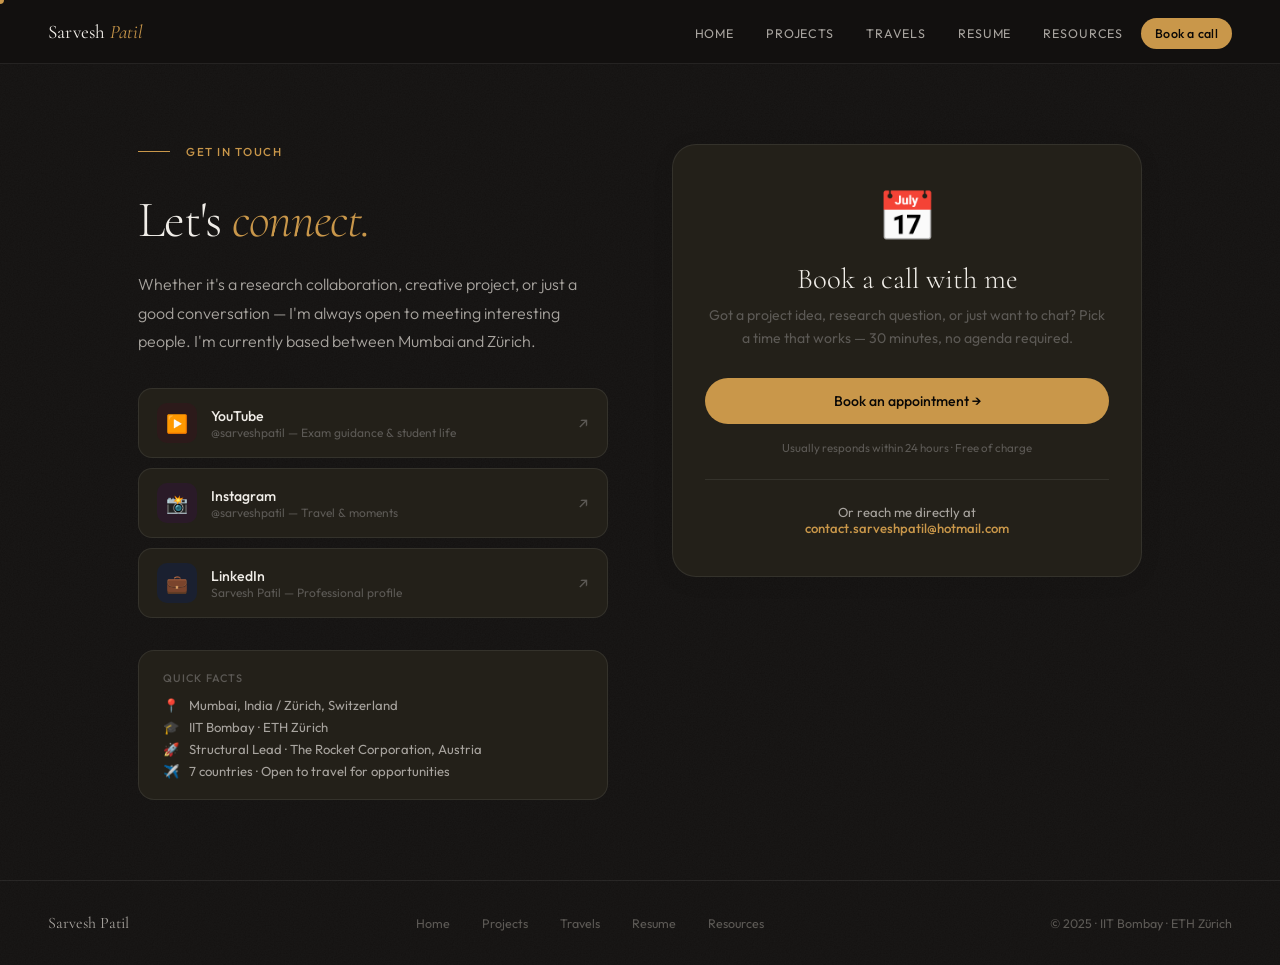
==== contact.html @ 9da747f4 "Page seperated" ====
<!DOCTYPE html>
<html lang="en">
<head>
<!-- Google tag (gtag.js) -->
<script async src="https://www.googletagmanager.com/gtag/js?id=G-9ZT6FWW5KZ"></script>
<script>
  window.dataLayer = window.dataLayer || [];
  function gtag(){dataLayer.push(arguments);}
  gtag('js', new Date());
  gtag('config', 'G-9ZT6FWW5KZ');
</script>
<meta charset="UTF-8">
<meta name="viewport" content="width=device-width, initial-scale=1.0">
<title>Contact — Sarvesh Patil</title>
<meta name="description" content="Get in touch with Sarvesh Patil — book a call, connect on social media, or send an email.">
<link rel="preconnect" href="https://fonts.googleapis.com">
<link href="https://fonts.googleapis.com/css2?family=Cormorant+Garamond:ital,wght@0,300;0,400;0,600;1,300;1,400&family=Outfit:wght@300;400;500;600&display=swap" rel="stylesheet">
<link rel="stylesheet" href="styles.css">
</head>
<body>

<div id="scroll-progress"></div>
<div id="cursor"></div>

<div class="page-section">
  <div class="contact-page">
    <div class="contact-grid">
      <div class="contact-left">
        <div class="section-label"><div class="section-label-line"></div><span class="section-label-text">Get in touch</span></div>
        <h2 class="contact-heading">Let's <em>connect.</em></h2>
        <p class="contact-p">Whether it's a research collaboration, creative project, or just a good conversation — I'm always open to meeting interesting people. I'm currently based between Mumbai and Zürich.</p>
        <div class="social-links">
          <a href="https://www.youtube.com/@sarveshpatil_iitb" target="_blank" class="social-link"><div class="social-icon s-yt">▶️</div><div><div class="social-name">YouTube</div><div class="social-handle">@sarveshpatil — Exam guidance & student life</div></div><span class="social-arrow">↗</span></a>
          <a href="https://instagram.com/sarvesh.patil__" target="_blank" class="social-link"><div class="social-icon s-ig">📸</div><div><div class="social-name">Instagram</div><div class="social-handle">@sarveshpatil — Travel & moments</div></div><span class="social-arrow">↗</span></a>
          <a href="https://www.linkedin.com/in/sarvesh-patil-iitbombay" target="_blank" class="social-link"><div class="social-icon s-li">💼</div><div><div class="social-name">LinkedIn</div><div class="social-handle">Sarvesh Patil — Professional profile</div></div><span class="social-arrow">↗</span></a>
        </div>
        <!-- Quick facts -->
        <div style="background:var(--surface);border:1px solid var(--border);border-radius:16px;padding:1.25rem 1.5rem;margin-top:1.5rem;">
          <div style="font-size:.68rem;letter-spacing:.1em;text-transform:uppercase;color:var(--ink3);margin-bottom:.75rem;font-weight:500;">Quick facts</div>
          <div style="display:flex;flex-direction:column;gap:6px;">
            <div style="font-size:.82rem;color:var(--ink2);display:flex;gap:10px;"><span>📍</span>Mumbai, India / Zürich, Switzerland</div>
            <div style="font-size:.82rem;color:var(--ink2);display:flex;gap:10px;"><span>🎓</span>IIT Bombay · ETH Zürich</div>
            <div style="font-size:.82rem;color:var(--ink2);display:flex;gap:10px;"><span>🚀</span>Structural Lead · The Rocket Corporation, Austria</div>
            <div style="font-size:.82rem;color:var(--ink2);display:flex;gap:10px;"><span>✈️</span>7 countries · Open to travel for opportunities</div>
          </div>
        </div>
      </div>
      <div>
        <div class="appt-card">
          <div class="appt-icon">📅</div>
          <h3 class="appt-title">Book a call with me</h3>
          <p class="appt-sub">Got a project idea, research question, or just want to chat? Pick a time that works — 30 minutes, no agenda required.</p>
          <a href="https://calendar.app.google/WV5EpWgBHeiuf5D18" target="_blank" class="btn-book">Book an appointment →</a>
          <p class="appt-note">Usually responds within 24 hours · Free of charge</p>
          <div class="appt-divider"></div>
          <p class="appt-email">Or reach me directly at<br><a href="mailto:contact.sarveshpatil@hotmail.com">contact.sarveshpatil@hotmail.com</a></p>
        </div>
      </div>
    </div>
  </div>

  <footer>
    <div class="footer-logo">Sarvesh Patil</div>
    <div class="footer-links">
      <a href="index.html">Home</a>
      <a href="projects.html">Projects</a>
      <a href="travels.html">Travels</a>
      <a href="resume.html">Resume</a>
      <a href="resources.html">Resources</a>
    </div>
    <div class="footer-copy">© 2025 · IIT Bombay · ETH Zürich</div>
  </footer>
</div><!-- end page -->

<script src="nav.js"></script>
</body>
</html>
---- styles.css ----
*,*::before,*::after{box-sizing:border-box;margin:0;padding:0}
:root{
  --bg:#131110;       --bg2:#1C1917;      --surface:#232019;
  --white:#FFFFFF;
  --ink:#F0EDE8;      --ink2:#A8A49F;     --ink3:#5C5955;
  --gold:#C9974A;     --gold-lt:#2B2115;
  --green:#4A9A75;    --green-lt:#162420;
  --blue:#4A7AB5;     --blue-lt:#162030;
  --red:#C05050;      --red-lt:#2C1818;
  --border:rgba(255,255,255,0.08);
  --dark-section:#0A0806;
  --serif:'Cormorant Garamond',Georgia,serif;
  --sans:'Outfit',sans-serif;
  --ease:cubic-bezier(0.22,1,0.36,1);
}
html{scroll-behavior:smooth}
body{font-family:var(--sans);background:var(--bg);color:var(--ink);overflow-x:hidden;
  background-image:url("data:image/svg+xml,%3Csvg xmlns='http://www.w3.org/2000/svg' width='300' height='300'%3E%3Cfilter id='n'%3E%3CfeTurbulence type='fractalNoise' baseFrequency='0.75' numOctaves='4' stitchTiles='stitch'/%3E%3CfeColorMatrix type='saturate' values='0'/%3E%3C/filter%3E%3Crect width='300' height='300' filter='url(%23n)' opacity='0.04'/%3E%3C/svg%3E");
  animation:pageIn .4s var(--ease) both;
}

/* ═══════════════════════════════
   CUSTOM CURSOR
═══════════════════════════════ */
*{cursor:none}
#cursor{position:fixed;z-index:9999;width:8px;height:8px;background:var(--gold);border-radius:50%;pointer-events:none;transform:translate(-50%,-50%);transition:width .25s var(--ease),height .25s var(--ease),background .2s;}
#cursor.big{width:36px;height:36px;background:rgba(181,132,58,.15);border:1px solid var(--gold);}
@media(max-width:900px){#cursor{display:none}*{cursor:auto}}

/* ═══════════════════════════════
   NAV
═══════════════════════════════ */
nav{position:fixed;top:0;left:0;right:0;z-index:800;display:flex;align-items:center;justify-content:space-between;padding:0 3rem;height:64px;background:rgba(19,17,16,.92);backdrop-filter:blur(16px);border-bottom:1px solid var(--border);transition:height .3s var(--ease);}
nav.shrunk{height:52px;}
.nav-logo{font-family:var(--serif);font-size:1.2rem;font-weight:400;color:var(--ink);text-decoration:none;letter-spacing:.01em;}
.nav-logo span{color:var(--gold);font-style:italic;}
.nav-links{display:flex;gap:.25rem;list-style:none;align-items:center;}
.nav-links a{font-size:.78rem;font-weight:400;letter-spacing:.07em;text-transform:uppercase;color:var(--ink2);text-decoration:none;padding:8px 14px;border-radius:8px;transition:color .2s,background .2s;}
.nav-links a:hover{color:var(--ink);background:rgba(255,255,255,.07);}
.nav-links a.active{color:var(--gold);}
.nav-cta{background:var(--gold)!important;color:var(--dark-section)!important;border-radius:100px!important;font-weight:500!important;text-transform:none!important;letter-spacing:.02em!important;}
.nav-cta:hover{background:var(--gold)!important;color:white!important;}
.nav-mobile-btn{display:none;flex-direction:column;gap:5px;background:none;border:none;padding:8px;cursor:pointer;}
.nav-mobile-btn span{width:22px;height:1.5px;background:var(--ink);display:block;transition:transform .3s,opacity .3s;}
@media(max-width:900px){
  nav{padding:0 1.25rem;}
  .nav-links{display:none;position:fixed;inset:0;top:52px;background:rgba(19,17,16,.98);backdrop-filter:blur(20px);flex-direction:column;align-items:center;justify-content:center;gap:1.5rem;z-index:799;}
  .nav-links.open{display:flex;}
  .nav-links a{font-size:1.2rem;}
  .nav-mobile-btn{display:flex;}
  .nav-cta{margin-top:.5rem;}
}

/* ═══════════════════════════════
   PAGE WRAPPER
═══════════════════════════════ */
.page-section{min-height:100vh;padding-top:64px;}

/* ═══════════════════════════════
   ── HOME PAGE ──
═══════════════════════════════ */
.hero{min-height:calc(100vh - 64px);display:grid;grid-template-columns:1fr 420px;align-items:center;gap:4rem;padding:4rem 3rem 4rem;max-width:1200px;margin:0 auto;}
.hero-tag{display:inline-flex;align-items:center;gap:8px;background:var(--gold-lt);border:1px solid rgba(181,132,58,.25);border-radius:100px;padding:6px 16px;font-size:.72rem;font-weight:500;letter-spacing:.1em;text-transform:uppercase;color:var(--gold);margin-bottom:2rem;opacity:0;animation:fadeUp .7s var(--ease) .1s forwards;}
.hero-tag-dot{width:6px;height:6px;border-radius:50%;background:var(--gold);animation:blink 2s ease-in-out infinite;}
@keyframes blink{0%,100%{opacity:1}50%{opacity:.3}}
.hero-name{font-family:var(--serif);font-size:clamp(3.5rem,7vw,6rem);font-weight:300;line-height:1;letter-spacing:-.02em;color:var(--ink);margin-bottom:.5rem;opacity:0;animation:fadeUp .8s var(--ease) .2s forwards;}
.hero-name em{font-style:italic;color:var(--gold);display:block;}
.hero-tagline{font-family:var(--serif);font-size:clamp(1.1rem,2vw,1.4rem);font-weight:300;color:var(--ink3);letter-spacing:.06em;margin-bottom:2rem;opacity:0;animation:fadeUp .8s var(--ease) .35s forwards;}
.hero-bio{font-size:1rem;font-weight:300;color:var(--ink2);line-height:1.8;max-width:500px;margin-bottom:2.5rem;opacity:0;animation:fadeUp .8s var(--ease) .45s forwards;}
.hero-bio strong{font-weight:500;color:var(--ink);}
.hero-actions{display:flex;gap:1rem;align-items:center;flex-wrap:wrap;opacity:0;animation:fadeUp .8s var(--ease) .55s forwards;}
.btn-primary{display:inline-flex;align-items:center;gap:8px;background:var(--gold);color:var(--dark-section);padding:13px 28px;border-radius:100px;font-size:.85rem;font-weight:500;text-decoration:none;transition:background .25s,transform .2s;letter-spacing:.02em;border:none;cursor:pointer;}
.btn-primary:hover{background:var(--gold);transform:translateY(-2px);}
.btn-secondary{display:inline-flex;align-items:center;gap:8px;color:var(--ink2);padding:13px 0;font-size:.85rem;font-weight:400;text-decoration:none;border-bottom:1px solid var(--border);transition:color .2s,border-color .2s;background:none;border-left:none;border-right:none;border-top:none;}
.btn-secondary:hover{color:var(--gold);border-color:var(--gold);}
.hero-stats{display:flex;gap:0;margin-top:3rem;border:1px solid var(--border);border-radius:16px;overflow:hidden;background:var(--surface);opacity:0;animation:fadeUp .8s var(--ease) .65s forwards;}
.hero-stat{flex:1;padding:1.25rem 1.5rem;border-right:1px solid var(--border);text-align:center;}
.hero-stat:last-child{border-right:none;}
.hero-stat-num{font-family:var(--serif);font-size:2.2rem;font-weight:300;color:var(--ink);line-height:1;display:block;}
.hero-stat-label{font-size:.7rem;color:var(--ink3);letter-spacing:.1em;text-transform:uppercase;display:block;margin-top:4px;}
.hero-scroll{margin-top:2.5rem;display:flex;align-items:center;gap:10px;font-size:.72rem;letter-spacing:.12em;text-transform:uppercase;color:var(--ink3);opacity:0;animation:fadeUp .8s var(--ease) .9s forwards;}
.scroll-line{width:40px;height:1px;background:var(--ink3);position:relative;overflow:hidden;}
.scroll-line::after{content:'';position:absolute;top:0;left:-100%;width:100%;height:100%;background:var(--gold);animation:slideRight 2s ease-in-out infinite;}
@keyframes slideRight{0%{left:-100%}100%{left:100%}}
/* Hero right photo */
.hero-right{opacity:0;animation:fadeLeft .9s var(--ease) .4s forwards;position:relative;}
.photo-card{position:relative;border-radius:24px;overflow:hidden;aspect-ratio:3/4;background:var(--bg2);border:1px solid var(--border);}
.photo-placeholder{width:100%;height:100%;display:flex;flex-direction:column;align-items:center;justify-content:center;gap:12px;background:linear-gradient(160deg,var(--bg2) 0%,#2A2520 100%);}
.photo-img{width:100%;height:100%;object-fit:cover;}
.photo-icon{width:72px;height:72px;border-radius:50%;background:var(--gold-lt);border:2px dashed rgba(181,132,58,.4);display:flex;align-items:center;justify-content:center;font-size:2rem;}
.photo-label{font-size:.78rem;color:var(--ink3);letter-spacing:.08em;text-transform:uppercase;text-align:center;max-width:160px;line-height:1.6;}
.photo-badge{position:absolute;background:var(--surface);border-radius:14px;padding:12px 16px;border:1px solid var(--border);box-shadow:0 4px 20px rgba(0,0,0,.08);display:flex;align-items:center;gap:10px;}
.photo-badge-1{bottom:24px;left:-40px;animation:float 4s ease-in-out infinite;}
.photo-badge-2{top:24px;right:-30px;animation:float 4s ease-in-out infinite 2s;}
@keyframes float{0%,100%{transform:translateY(0)}50%{transform:translateY(-8px)}}
.badge-icon{font-size:1.4rem;}
.badge-title{font-size:.78rem;font-weight:500;color:var(--ink);}
.badge-sub{font-size:.68rem;color:var(--ink3);}
.deco-ring{position:absolute;border-radius:50%;border:1px solid rgba(181,132,58,.2);pointer-events:none;}
.deco-ring-1{width:180px;height:180px;top:-50px;right:-50px;}
.deco-ring-2{width:100px;height:100px;bottom:60px;right:-20px;}

/* About section */
.about-section{max-width:1200px;margin:0 auto;padding:6rem 3rem;}
.about-grid{display:grid;grid-template-columns:1fr 1fr;gap:4rem;align-items:center;}
.about-text p{font-size:1rem;font-weight:300;color:var(--ink2);line-height:1.85;margin-bottom:1.25rem;}
.about-text p strong{font-weight:500;color:var(--ink);}
.about-highlights{display:flex;flex-direction:column;gap:1rem;}
.highlight-card{display:flex;align-items:flex-start;gap:1rem;background:var(--surface);border-radius:16px;padding:1.25rem;border:1px solid var(--border);transition:transform .25s var(--ease),box-shadow .25s;}
.highlight-card:hover{transform:translateX(6px);box-shadow:0 4px 20px rgba(0,0,0,.07);}
.highlight-icon{width:44px;height:44px;border-radius:12px;display:flex;align-items:center;justify-content:center;font-size:1.2rem;flex-shrink:0;}
.hi-gold{background:var(--gold-lt)} .hi-green{background:var(--green-lt)} .hi-blue{background:#1A2A3A}
.highlight-info h4{font-size:.92rem;font-weight:500;color:var(--ink);margin-bottom:2px;}
.highlight-info p{font-size:.8rem;color:var(--ink3);line-height:1.5;}

/* ═══════════════════════════════
   ── PROJECTS PAGE ──
═══════════════════════════════ */
.projects-hero{background:var(--dark-section);padding:5rem 0 4rem;position:relative;overflow:hidden;}
.projects-hero::before{content:'';position:absolute;top:-80px;right:-80px;width:400px;height:400px;border-radius:50%;background:rgba(181,132,58,.07);pointer-events:none;}
.ph-inner{max-width:1100px;margin:0 auto;padding:0 3rem;}
.ph-eye{font-size:.72rem;font-weight:500;letter-spacing:.14em;text-transform:uppercase;color:var(--gold);margin-bottom:1rem;}
.ph-name{font-family:var(--serif);font-size:clamp(2.6rem,6vw,4.5rem);font-weight:300;line-height:1;letter-spacing:-.02em;color:var(--ink);margin-bottom:.75rem;}
.ph-name em{font-style:italic;color:var(--gold);}
.ph-sub{font-size:1rem;font-weight:300;color:rgba(255,255,255,.5);max-width:500px;line-height:1.7;}
.projects-content{max-width:1100px;margin:0 auto;padding:4rem 3rem;}
.proj-grid{display:grid;grid-template-columns:repeat(3,1fr);gap:1.5rem;margin-bottom:4rem;}
.proj-card{background:var(--surface);border:1px solid var(--border);border-radius:20px;padding:1.75rem;text-decoration:none;display:block;transition:box-shadow .25s,transform .25s var(--ease);color:inherit;position:relative;overflow:hidden;}
.proj-card::after{content:'';position:absolute;top:0;left:0;width:100%;height:3px;background:var(--gold);transform:scaleX(0);transform-origin:left;transition:transform .3s var(--ease);}
.proj-card:hover{box-shadow:0 8px 32px rgba(0,0,0,.45);transform:translateY(-4px);}
.proj-card:hover::after{transform:scaleX(1);}
.proj-num{font-family:var(--serif);font-size:2.5rem;font-weight:300;color:rgba(181,132,58,.2);line-height:1;margin-bottom:.75rem;}
.proj-title{font-size:1rem;font-weight:600;color:var(--ink);margin-bottom:.5rem;}
.proj-org{font-size:.78rem;color:var(--ink3);margin-bottom:.75rem;font-weight:400;}
.proj-desc{font-size:.83rem;color:var(--ink2);line-height:1.65;margin-bottom:1.25rem;}
.proj-tags{display:flex;flex-wrap:wrap;gap:5px;}
.proj-tag{font-size:.68rem;padding:3px 10px;border-radius:100px;background:var(--gold-lt);border:1px solid rgba(181,132,58,.2);color:var(--gold);}
.proj-arrow{position:absolute;top:1.5rem;right:1.5rem;color:var(--ink3);font-size:1rem;transition:color .2s,transform .2s;}
.proj-card:hover .proj-arrow{color:var(--gold);transform:translate(3px,-3px);}
/* Technical timeline in projects */
.tech-section{background:var(--bg2);border-radius:24px;padding:3rem;margin-bottom:3rem;}
.tech-section-title{font-family:var(--serif);font-size:1.8rem;font-weight:300;color:var(--ink);margin-bottom:2rem;}
.tech-section-title em{font-style:italic;color:var(--gold);}
.tech-grid{display:grid;grid-template-columns:1fr 1fr;gap:1.25rem;}
.tech-item{background:var(--surface);border:1px solid var(--border);border-radius:16px;padding:1.25rem 1.5rem;position:relative;overflow:hidden;}
.tech-item::before{content:'';position:absolute;top:0;left:0;width:3px;height:100%;background:var(--gold);border-radius:3px 0 0 3px;}
.tech-item-title{font-size:.9rem;font-weight:600;color:var(--ink);margin-bottom:3px;}
.tech-item-meta{font-size:.75rem;color:var(--ink3);margin-bottom:.75rem;}
.tech-item-bullets{display:flex;flex-direction:column;gap:4px;}
.tech-item-bullet{font-size:.78rem;color:var(--ink2);line-height:1.55;display:flex;gap:8px;}
.tech-item-bullet::before{content:'—';color:var(--gold);flex-shrink:0;}

/* ═══════════════════════════════
   ── TRAVELS PAGE ──
═══════════════════════════════ */
.travel-hero{padding:5rem 3rem 3rem;max-width:1100px;margin:0 auto;}
.t-eyebrow{font-size:.78rem;font-weight:500;letter-spacing:.12em;text-transform:uppercase;color:var(--gold);margin-bottom:1rem;}
.t-title{font-family:var(--serif);font-size:clamp(2.4rem,5vw,3.8rem);line-height:1.1;letter-spacing:-.03em;color:var(--ink);margin-bottom:1rem;}
.t-title em{font-style:italic;color:var(--gold);}
.t-sub{font-size:1.05rem;font-weight:300;color:var(--ink2);max-width:520px;line-height:1.65;}
.t-stats{display:flex;gap:2.5rem;margin-top:2.5rem;}
.t-stat-num{font-family:var(--serif);font-size:2rem;color:var(--ink);line-height:1;}
.t-stat-label{font-size:.78rem;color:var(--ink3);letter-spacing:.04em;text-transform:uppercase;font-weight:500;margin-top:2px;}
/* Map */
.map-section{max-width:1100px;margin:0 auto;padding:0 3rem 4rem;}
.map-container{position:relative;background:#161A15;border-radius:20px;overflow:hidden;border:1px solid var(--border);}
#world-map{width:100%;height:auto;display:block;}
.leaflet-tile{filter:invert(1) hue-rotate(180deg) brightness(.75) saturate(.6);}
.country-path{fill:#D8DDD6;transition:fill .25s;}
.country-visited{fill:rgba(46,107,79,.15);stroke:#2E6B4F;stroke-width:.5;}
.country-visited:hover{fill:rgba(46,107,79,.28);cursor:pointer;}
.map-pin-group{cursor:pointer;}
.map-pin-group:hover .pin-circle{r:8;}
.pin-circle{transition:r .2s;}
.pin-pulse{animation:pulse 2.5s ease-in-out infinite;transform-origin:center;}
@keyframes pulse{0%,100%{opacity:.4;r:12}50%{opacity:0;r:20}}
/* MAP HOVER CARD */
.map-hover-card{position:absolute;background:var(--surface);border-radius:18px;padding:16px;box-shadow:0 12px 40px rgba(0,0,0,.6),0 2px 8px rgba(0,0,0,.4);border:1px solid var(--border);width:300px;pointer-events:none;opacity:0;transform:translateY(10px) scale(.97);transition:opacity .22s var(--ease),transform .22s var(--ease);z-index:500;}
.map-hover-card.visible{opacity:1;transform:translateY(0) scale(1);}
.mhc-header{display:flex;align-items:center;gap:10px;margin-bottom:12px;}
.mhc-flag{font-size:2rem;line-height:1;}
.mhc-name{font-family:var(--serif);font-size:1.2rem;color:var(--ink);line-height:1.1;}
.mhc-year{font-size:.68rem;color:var(--ink3);text-transform:uppercase;letter-spacing:.08em;margin-top:2px;}
.mhc-photos{display:grid;grid-template-columns:repeat(3,1fr);gap:6px;margin-bottom:10px;}
.mhc-photo{aspect-ratio:1;border-radius:8px;overflow:hidden;}
.mhc-photo img{width:100%;height:100%;object-fit:cover;display:block;}
.mhc-photo-empty{width:100%;height:100%;display:flex;align-items:center;justify-content:center;font-size:1.6rem;background:var(--bg2);}
.mhc-desc{font-size:.78rem;color:var(--ink2);line-height:1.55;}
.mhc-cta{font-size:.72rem;font-weight:500;color:var(--green);border-bottom:1px solid rgba(45,90,69,.3);padding-bottom:1px;display:inline-block;margin-top:8px;}
/* Map DivIcon markers */
.map-marker-wrap{position:relative;width:32px;height:32px;display:flex;align-items:center;justify-content:center;cursor:pointer;}
.map-marker-dot{width:12px;height:12px;border-radius:50%;background:var(--green);border:2.5px solid var(--bg);box-shadow:0 2px 8px rgba(0,0,0,.28);position:relative;z-index:2;transition:transform .2s var(--ease),background .2s;}
.map-marker-ring{position:absolute;inset:0;border-radius:50%;background:rgba(45,90,69,.25);animation:markerPulse 2.2s ease-in-out infinite;}
.map-marker-ring-2{position:absolute;inset:0;border-radius:50%;background:rgba(45,90,69,.12);animation:markerPulse 2.2s ease-in-out infinite .7s;}
.map-marker-wrap:hover .map-marker-dot{transform:scale(1.5);background:#1F4F33;}
@keyframes markerPulse{0%{transform:scale(1);opacity:.6}70%,100%{transform:scale(2.4);opacity:0}}
/* Country grid */
.grid-section{max-width:1100px;margin:0 auto;padding:0 3rem 6rem;}
.sec-divider{display:flex;align-items:center;gap:1.5rem;margin-bottom:3rem;}
.sec-div-line{flex:1;height:1px;background:var(--border);}
.sec-div-label{font-size:.78rem;font-weight:500;letter-spacing:.1em;text-transform:uppercase;color:var(--ink3);white-space:nowrap;}
.country-grid{display:grid;grid-template-columns:repeat(auto-fill,minmax(300px,1fr));gap:1.5rem;}
.country-card{background:var(--surface);border-radius:18px;overflow:hidden;border:1px solid var(--border);box-shadow:0 1px 3px rgba(0,0,0,.06);cursor:pointer;transition:transform .25s,box-shadow .25s;color:inherit;display:block;}
.country-card:hover{transform:translateY(-4px);box-shadow:0 12px 32px rgba(0,0,0,.5);}
.card-visual{height:180px;position:relative;overflow:hidden;display:flex;align-items:center;justify-content:center;}
.card-visual-bg{position:absolute;inset:0;background-size:cover;background-position:center;transition:transform .5s;}
.country-card:hover .card-visual-bg{transform:scale(1.04);}
.card-visual-overlay{position:absolute;inset:0;background:linear-gradient(to bottom,rgba(0,0,0,.05) 0%,rgba(0,0,0,.35) 100%);}
.card-flag-large{position:relative;z-index:1;font-size:3rem;filter:drop-shadow(0 2px 6px rgba(0,0,0,.25));}
.card-body{padding:1.25rem;}
.card-meta{display:flex;align-items:center;justify-content:space-between;margin-bottom:6px;}
.card-country-name{font-family:var(--serif);font-size:1.25rem;color:var(--ink);}
.card-year-badge{font-size:.72rem;font-weight:500;letter-spacing:.06em;text-transform:uppercase;color:var(--green);background:rgba(46,107,79,.1);padding:3px 10px;border-radius:100px;}
.card-desc{font-size:.875rem;color:var(--ink2);line-height:1.6;margin-bottom:1rem;}
.card-tags{display:flex;flex-wrap:wrap;gap:6px;}
.card-tag{font-size:.72rem;color:var(--ink3);background:var(--bg);border:1px solid var(--border);padding:3px 10px;border-radius:100px;}
/* Modal */
.modal-backdrop{position:fixed;inset:0;background:rgba(0,0,0,.75);backdrop-filter:blur(6px);z-index:900;display:none;align-items:center;justify-content:center;padding:2rem;}
.modal-backdrop.open{display:flex;}
.modal{background:var(--surface);border-radius:24px;max-width:680px;width:100%;max-height:85vh;overflow-y:auto;box-shadow:0 20px 60px rgba(0,0,0,.2);animation:modalIn .3s cubic-bezier(0.34,1.56,0.64,1);}
@keyframes modalIn{from{opacity:0;transform:scale(.92) translateY(20px)}to{opacity:1;transform:scale(1) translateY(0)}}
.modal-visual{height:240px;background-size:cover;background-position:center;border-radius:24px 24px 0 0;position:relative;}
.modal-close{position:absolute;top:1rem;right:1rem;background:rgba(0,0,0,.55);border:none;border-radius:50%;width:36px;height:36px;font-size:1rem;cursor:pointer;display:flex;align-items:center;justify-content:center;color:#F0EDE8;}
.modal-body{padding:2rem;}
.modal-header{display:flex;align-items:flex-start;gap:1rem;margin-bottom:1.25rem;}
.modal-flag{font-size:2.5rem;line-height:1;}
.modal-title{font-family:var(--serif);font-size:2rem;color:var(--ink);line-height:1.1;letter-spacing:-.02em;}
.modal-subtitle{font-size:.82rem;color:var(--ink3);margin-top:4px;font-weight:500;letter-spacing:.05em;text-transform:uppercase;}
.modal-content{font-size:.95rem;color:var(--ink2);line-height:1.75;}
.modal-content p{margin-bottom:1rem;}
.modal-photos-label{font-size:.72rem;font-weight:500;letter-spacing:.1em;text-transform:uppercase;color:var(--ink3);margin-top:1.5rem;margin-bottom:8px;}
.modal-photos{display:grid;grid-template-columns:repeat(3,1fr);gap:8px;}
.modal-photo{aspect-ratio:1;background:var(--bg);border-radius:10px;display:flex;align-items:center;justify-content:center;border:1px dashed var(--border);font-size:.72rem;color:var(--ink3);text-align:center;padding:8px;}

/* ═══════════════════════════════
   ── RESUME PAGE ──
═══════════════════════════════ */
.resume-hero-strip{background:var(--dark-section);padding:5rem 0 4rem;position:relative;overflow:hidden;}
.resume-hero-strip::before{content:'';position:absolute;top:-80px;right:-80px;width:400px;height:400px;border-radius:50%;background:rgba(181,132,58,.07);pointer-events:none;}
.rh-inner{max-width:1100px;margin:0 auto;padding:0 3rem;display:grid;grid-template-columns:1fr auto;gap:3rem;align-items:end;}
.rh-eye{font-size:.72rem;font-weight:500;letter-spacing:.14em;text-transform:uppercase;color:var(--gold);margin-bottom:1rem;}
.rh-name{font-family:var(--serif);font-size:clamp(2.8rem,6vw,4.8rem);font-weight:300;line-height:1;letter-spacing:-.02em;color:var(--ink);margin-bottom:.5rem;}
.rh-name em{font-style:italic;color:var(--gold);}
.rh-role{font-size:1rem;font-weight:300;color:rgba(255,255,255,.55);margin-bottom:2rem;letter-spacing:.04em;}
.rh-meta{display:flex;flex-wrap:wrap;gap:.75rem;}
.meta-pill{display:inline-flex;align-items:center;gap:7px;background:rgba(255,255,255,.07);border:1px solid rgba(255,255,255,.12);border-radius:100px;padding:7px 14px;font-size:.78rem;color:rgba(255,255,255,.7);}
.meta-pill strong{color:white;font-weight:500;}
.rh-stats-right{display:flex;flex-direction:column;gap:1.5rem;align-items:flex-end;}
.big-stat-num{font-family:var(--serif);font-size:3rem;font-weight:300;color:var(--gold);line-height:1;display:block;}
.big-stat-label{font-size:.7rem;letter-spacing:.1em;text-transform:uppercase;color:rgba(255,255,255,.4);}
/* Stats bar */
.stats-bar{background:var(--surface);border-bottom:1px solid var(--border);display:flex;overflow-x:auto;}
.stats-bar::-webkit-scrollbar{display:none;}
.sp{flex:1;min-width:130px;padding:1.25rem 1rem;text-align:center;border-right:1px solid var(--border);}
.sp:last-child{border-right:none;}
.sp-num{font-family:var(--serif);font-size:1.7rem;font-weight:300;color:var(--ink);display:block;line-height:1;}
.sp-label{font-size:.65rem;letter-spacing:.1em;text-transform:uppercase;color:var(--ink3);display:block;margin-top:4px;}
/* Resume two col */
.resume-page-inner{max-width:1100px;margin:0 auto;padding:4rem 3rem;}
.resume-two-col{display:grid;grid-template-columns:240px 1fr;gap:3.5rem;align-items:start;}
.res-sidebar{position:sticky;top:80px;}
.res-sidebar-nav{display:flex;flex-direction:column;gap:3px;margin-bottom:2rem;}
.res-sidebar-link{display:flex;align-items:center;gap:10px;padding:10px 14px;border-radius:10px;font-size:.82rem;color:var(--ink2);text-decoration:none;transition:background .2s,color .2s;cursor:pointer;}
.res-sidebar-link:hover,.res-sidebar-link.rs-active{background:var(--gold-lt);color:var(--gold);}
.res-sidebar-link .sdot{width:6px;height:6px;border-radius:50%;background:var(--border);flex-shrink:0;transition:background .2s;}
.res-sidebar-link.rs-active .sdot{background:var(--gold);}
.res-dl{display:flex;align-items:center;justify-content:center;gap:8px;background:var(--gold);color:var(--dark-section);padding:12px 20px;border-radius:12px;font-size:.82rem;font-weight:500;text-decoration:none;transition:background .2s;width:100%;}
.res-dl:hover{background:var(--gold);}
.tag-cloud-wrap{margin-top:2rem;}
.tag-cloud-label{font-size:.68rem;letter-spacing:.1em;text-transform:uppercase;color:var(--ink3);margin-bottom:10px;display:block;}
.tag-cloud{display:flex;flex-wrap:wrap;gap:5px;}
.tc-tag{font-size:.7rem;padding:3px 9px;border-radius:100px;background:var(--bg2);border:1px solid var(--border);color:var(--ink2);}
/* Timeline */
.res-section{margin-bottom:4rem;scroll-margin-top:80px;}
.sec-head{display:flex;align-items:center;gap:1rem;margin-bottom:2rem;}
.sec-head-line{flex:1;height:1px;background:var(--border);}
.sec-head-label{display:flex;align-items:center;gap:8px;font-size:.7rem;font-weight:500;letter-spacing:.12em;text-transform:uppercase;color:var(--gold);white-space:nowrap;}
.timeline{position:relative;padding-left:2rem;}
.timeline::before{content:'';position:absolute;left:0;top:8px;bottom:0;width:1px;background:var(--border);}
.tl-item{position:relative;margin-bottom:2.25rem;}
.tl-item:last-child{margin-bottom:0;}
.tl-dot{position:absolute;left:-2rem;top:8px;width:10px;height:10px;border-radius:50%;background:var(--gold);border:2px solid var(--bg);transform:translateX(-4px);}
.tl-card{background:var(--surface);border:1px solid var(--border);border-radius:18px;padding:1.5rem 1.75rem;transition:box-shadow .25s,transform .25s var(--ease);position:relative;overflow:hidden;}
.tl-card:hover{box-shadow:0 4px 24px rgba(0,0,0,.08);transform:translateX(4px);}
.tl-accent{position:absolute;top:0;left:0;width:3px;height:100%;border-radius:3px 0 0 3px;}
.tl-header{display:flex;align-items:flex-start;justify-content:space-between;gap:1rem;margin-bottom:.5rem;flex-wrap:wrap;}
.tl-title{font-size:1rem;font-weight:600;color:var(--ink);}
.tl-badge{font-size:.7rem;font-weight:500;letter-spacing:.04em;padding:4px 12px;border-radius:100px;white-space:nowrap;flex-shrink:0;}
.b-gold{background:var(--gold-lt);color:var(--gold);}
.b-green{background:var(--green-lt);color:var(--green);}
.b-blue{background:var(--blue-lt);color:var(--blue);}
.b-red{background:var(--red-lt);color:var(--red);}
.b-gray{background:var(--bg2);color:var(--ink3);}
.tl-org{font-size:.85rem;color:var(--ink2);margin-bottom:.85rem;}
.tl-org em{font-style:normal;color:var(--ink3);}
.tl-sub{font-size:.78rem;color:var(--ink3);font-style:italic;margin-bottom:.85rem;line-height:1.5;}
.tl-bullets{display:flex;flex-direction:column;gap:5px;}
.tl-bullet{display:flex;gap:10px;font-size:.845rem;font-weight:300;color:var(--ink2);line-height:1.6;}
.tl-bullet::before{content:'—';color:var(--gold);flex-shrink:0;}
.tl-bullet strong{font-weight:500;color:var(--ink);}
/* Skills */
.skills-grid{display:grid;grid-template-columns:1fr 1fr;gap:1.25rem;}
.skill-group{background:var(--surface);border:1px solid var(--border);border-radius:16px;padding:1.25rem 1.5rem;}
.skill-group-label{font-size:.68rem;font-weight:500;letter-spacing:.12em;text-transform:uppercase;color:var(--gold);margin-bottom:1rem;display:flex;align-items:center;gap:8px;}
.lang-chips{display:flex;flex-wrap:wrap;gap:6px;}
.lang-chip{font-size:.75rem;padding:5px 12px;border-radius:100px;background:var(--gold-lt);border:1px solid rgba(181,132,58,.2);color:var(--gold);font-weight:500;}
.skill-items{display:flex;flex-direction:column;gap:8px;}
.skill-item{display:flex;align-items:center;justify-content:space-between;gap:1rem;}
.skill-name{font-size:.82rem;color:var(--ink2);}
.skill-bar-wrap{flex:1;height:4px;background:var(--bg2);border-radius:100px;overflow:hidden;}
.skill-bar{height:100%;border-radius:100px;background:var(--gold);transition:width 1.2s var(--ease);}
.skill-pct{font-size:.7rem;color:var(--ink3);min-width:28px;text-align:right;}
/* Extra grid */
.extra-grid{display:grid;grid-template-columns:1fr 1fr;gap:1rem;}
.extra-card{background:var(--surface);border:1px solid var(--border);border-radius:14px;padding:1.25rem 1.5rem;}
.extra-category{font-size:.65rem;letter-spacing:.12em;text-transform:uppercase;font-weight:500;margin-bottom:8px;display:flex;align-items:center;gap:6px;}
.extra-items{display:flex;flex-direction:column;gap:4px;}
.extra-item{font-size:.8rem;color:var(--ink2);line-height:1.55;display:flex;gap:8px;}
.extra-item::before{content:'·';color:var(--gold);font-weight:700;flex-shrink:0;}

/* ═══════════════════════════════
   ── CONTACT PAGE ──
═══════════════════════════════ */
.contact-page{max-width:1100px;margin:0 auto;padding:5rem 3rem;}
.contact-grid{display:grid;grid-template-columns:1fr 1fr;gap:4rem;align-items:start;}
.contact-left .section-label{display:flex;align-items:center;gap:1rem;margin-bottom:2rem;}
.contact-left .section-label-line{width:32px;height:1px;background:var(--gold);}
.contact-left .section-label-text{font-size:.72rem;font-weight:500;letter-spacing:.14em;text-transform:uppercase;color:var(--gold);}
.contact-heading{font-family:var(--serif);font-size:clamp(2rem,4vw,3.2rem);font-weight:300;line-height:1.15;letter-spacing:-.02em;color:var(--ink);margin-bottom:1.25rem;}
.contact-heading em{font-style:italic;color:var(--gold);}
.contact-p{font-size:1rem;font-weight:300;color:var(--ink2);line-height:1.8;margin-bottom:2rem;}
.social-links{display:flex;flex-direction:column;gap:10px;margin-bottom:2rem;}
.social-link{display:flex;align-items:center;gap:14px;padding:14px 18px;background:var(--surface);border:1px solid var(--border);border-radius:14px;text-decoration:none;transition:border-color .2s,transform .2s var(--ease),box-shadow .2s;color:inherit;}
.social-link:hover{border-color:var(--gold);transform:translateX(6px);box-shadow:0 4px 16px rgba(0,0,0,.06);}
.social-icon{width:40px;height:40px;border-radius:10px;display:flex;align-items:center;justify-content:center;font-size:1.1rem;flex-shrink:0;}
.s-yt{background:#2C1A1A} .s-ig{background:#2A1A28} .s-li{background:#1A2030}
.social-name{font-size:.88rem;font-weight:500;color:var(--ink);}
.social-handle{font-size:.75rem;color:var(--ink3);}
.social-arrow{color:var(--ink3);margin-left:auto;transition:color .2s;}
.social-link:hover .social-arrow{color:var(--gold);}
/* Appointment card */
.appt-card{background:var(--surface);border-radius:24px;border:1px solid var(--border);padding:2.5rem 2rem;text-align:center;box-shadow:0 4px 24px rgba(0,0,0,.06);position:sticky;top:100px;}
.appt-icon{font-size:3rem;margin-bottom:1rem;}
.appt-title{font-family:var(--serif);font-size:1.8rem;font-weight:300;color:var(--ink);margin-bottom:.5rem;}
.appt-sub{font-size:.88rem;color:var(--ink3);margin-bottom:1.75rem;line-height:1.65;}
.btn-book{display:inline-flex;align-items:center;justify-content:center;gap:8px;background:var(--gold);color:var(--dark-section);padding:14px 32px;border-radius:100px;font-size:.88rem;font-weight:500;text-decoration:none;transition:background .25s,transform .2s;width:100%;}
.btn-book:hover{background:var(--gold);transform:translateY(-2px);}
.appt-note{font-size:.72rem;color:var(--ink3);margin-top:1rem;}
.appt-divider{height:1px;background:var(--border);margin:1.5rem 0;}
.appt-email{font-size:.82rem;color:var(--ink2);text-align:center;}
.appt-email a{color:var(--gold);text-decoration:none;font-weight:500;}

/* ═══════════════════════════════
   SHARED UTILITIES
═══════════════════════════════ */
.section-label{display:flex;align-items:center;gap:1rem;margin-bottom:2rem;}
.section-label-line{width:32px;height:1px;background:var(--gold);}
.section-label-text{font-size:.72rem;font-weight:500;letter-spacing:.14em;text-transform:uppercase;color:var(--gold);}
.section-heading{font-family:var(--serif);font-size:clamp(2rem,4vw,3.2rem);font-weight:300;line-height:1.15;letter-spacing:-.02em;color:var(--ink);margin-bottom:1.5rem;}
.section-heading em{font-style:italic;color:var(--gold);}
.reveal{opacity:0;transform:translateY(24px);transition:opacity .8s var(--ease),transform .8s var(--ease);}
.reveal.visible{opacity:1;transform:none;}
/* Dark projects banner */
.dark-band{background:var(--dark-section);border-radius:32px;padding:5rem 3rem;margin:0 3rem;}
.dark-band .section-heading{color:var(--ink);}
.dark-band .section-label-text{color:rgba(240,237,232,.4);}

/* FOOTER */
footer{border-top:1px solid var(--border);padding:2rem 3rem;display:flex;align-items:center;justify-content:space-between;flex-wrap:wrap;gap:1rem;}
.footer-logo{font-family:var(--serif);font-size:1rem;color:var(--ink2);}
.footer-links{display:flex;gap:2rem;}
.footer-links a{font-size:.78rem;color:var(--ink3);text-decoration:none;transition:color .2s;}
.footer-links a:hover{color:var(--gold);}
.footer-copy{font-size:.78rem;color:var(--ink3);}

/* RESPONSIVE */
@media(max-width:900px){
  .hero{grid-template-columns:1fr;padding:3rem 1.25rem;min-height:auto;}
  .hero-right{display:none;}
  .about-grid,.contact-grid,.resume-two-col,.rh-inner{grid-template-columns:1fr;}
  .proj-grid,.tech-grid,.skills-grid,.extra-grid{grid-template-columns:1fr;}
  .dark-band,.travel-hero,.map-section,.grid-section,.projects-content,.resume-page-inner,.contact-page{padding-left:1.25rem;padding-right:1.25rem;}
  .dark-band{margin:0 1.25rem;}
  .rh-inner{padding:0 1.25rem;}
  .rh-stats-right{align-items:flex-start;flex-direction:row;}
  .res-sidebar{display:none;}
  footer{flex-direction:column;text-align:center;padding:2rem 1.25rem;}
  .footer-links{justify-content:center;}
  .modal-photos{grid-template-columns:repeat(2,1fr);}
}

/* SCROLL PROGRESS BAR */
#scroll-progress{position:fixed;top:64px;left:0;height:3px;background:linear-gradient(90deg,var(--gold),#D0963A);z-index:9999;width:0%;pointer-events:none;transition:width .08s linear,top .3s var(--ease);}

/* TABLET  901px – 1024px */
@media(max-width:1024px) and (min-width:901px){
  nav{padding:0 2rem;}
  .hero{grid-template-columns:1fr 280px;gap:2rem;padding:3rem 2rem;}
  .photo-badge-1{left:-10px;}
  .photo-badge-2{right:-6px;}
  .proj-grid{grid-template-columns:repeat(2,1fr);}
  .tech-grid,.skills-grid,.extra-grid{grid-template-columns:1fr 1fr;}
  .about-grid{grid-template-columns:1fr;gap:2rem;}
  .contact-grid{gap:2.5rem;}
  .resume-two-col{grid-template-columns:190px 1fr;gap:2rem;}
  .ph-inner,.rh-inner{padding-left:2rem;padding-right:2rem;}
  .projects-content,.resume-page-inner,.contact-page,.about-section{padding-left:2rem;padding-right:2rem;}
  .dark-band{margin:0 2rem;padding:4rem 2.5rem;}
  .travel-hero,.map-section,.grid-section{padding-left:2rem;padding-right:2rem;}
  .country-grid{grid-template-columns:repeat(2,1fr);}
  .modal{max-width:90vw;}
}

/* MOBILE EXTRA FIXES  ≤ 768px */
@media(max-width:768px){
  .travel-preview-home{grid-template-columns:1fr!important;}
  .hero-stats{flex-wrap:wrap;}
  .hero-stat{flex:0 0 calc(50% - 0.5px);box-sizing:border-box;}
  .hero-stat:nth-child(n+3){border-top:1px solid var(--border);}
  .appt-card{position:static;}
  .extra-grid,.skills-grid{grid-template-columns:1fr;}
  .contact-grid{grid-template-columns:1fr!important;}
  .modal-backdrop{align-items:flex-end;padding:0;}
  .modal{border-radius:20px 20px 0 0;max-height:92vh;}
  .rh-stats-right{gap:1rem;}
}

@keyframes fadeUp{from{opacity:0;transform:translateY(24px)}to{opacity:1;transform:none}}
@keyframes fadeLeft{from{opacity:0;transform:translateX(24px)}to{opacity:1;transform:none}}
@keyframes pageIn{from{opacity:0;transform:translateY(16px)}to{opacity:1;transform:none}}
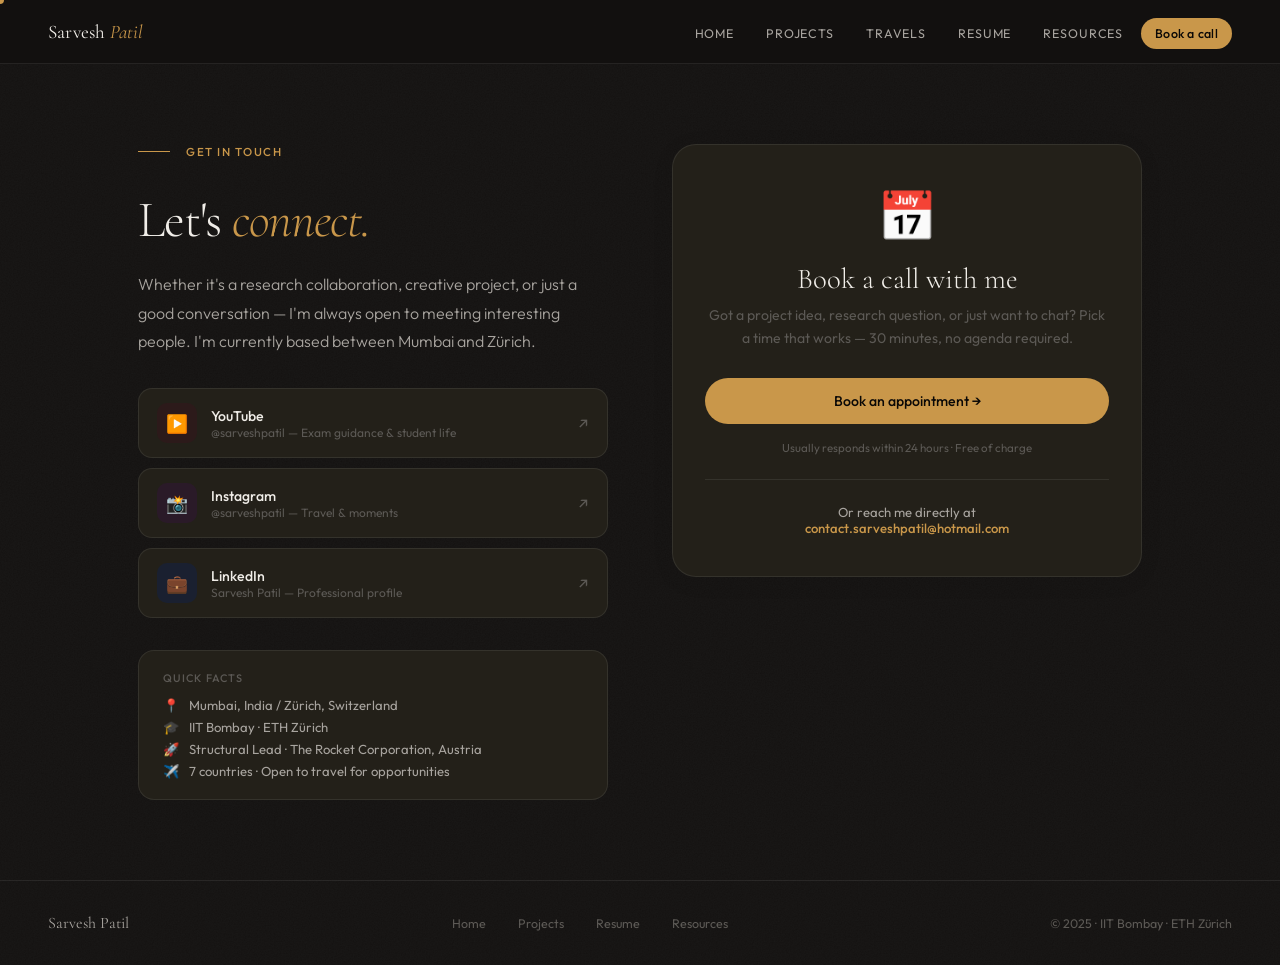
==== commit 881f79ff: "reactions added" ====
--- a/contact.html
+++ b/contact.html
@@ -64,7 +64,6 @@
     <div class="footer-links">
       <a href="index.html">Home</a>
       <a href="projects.html">Projects</a>
-      <a href="travels.html">Travels</a>
       <a href="resume.html">Resume</a>
       <a href="resources.html">Resources</a>
     </div>
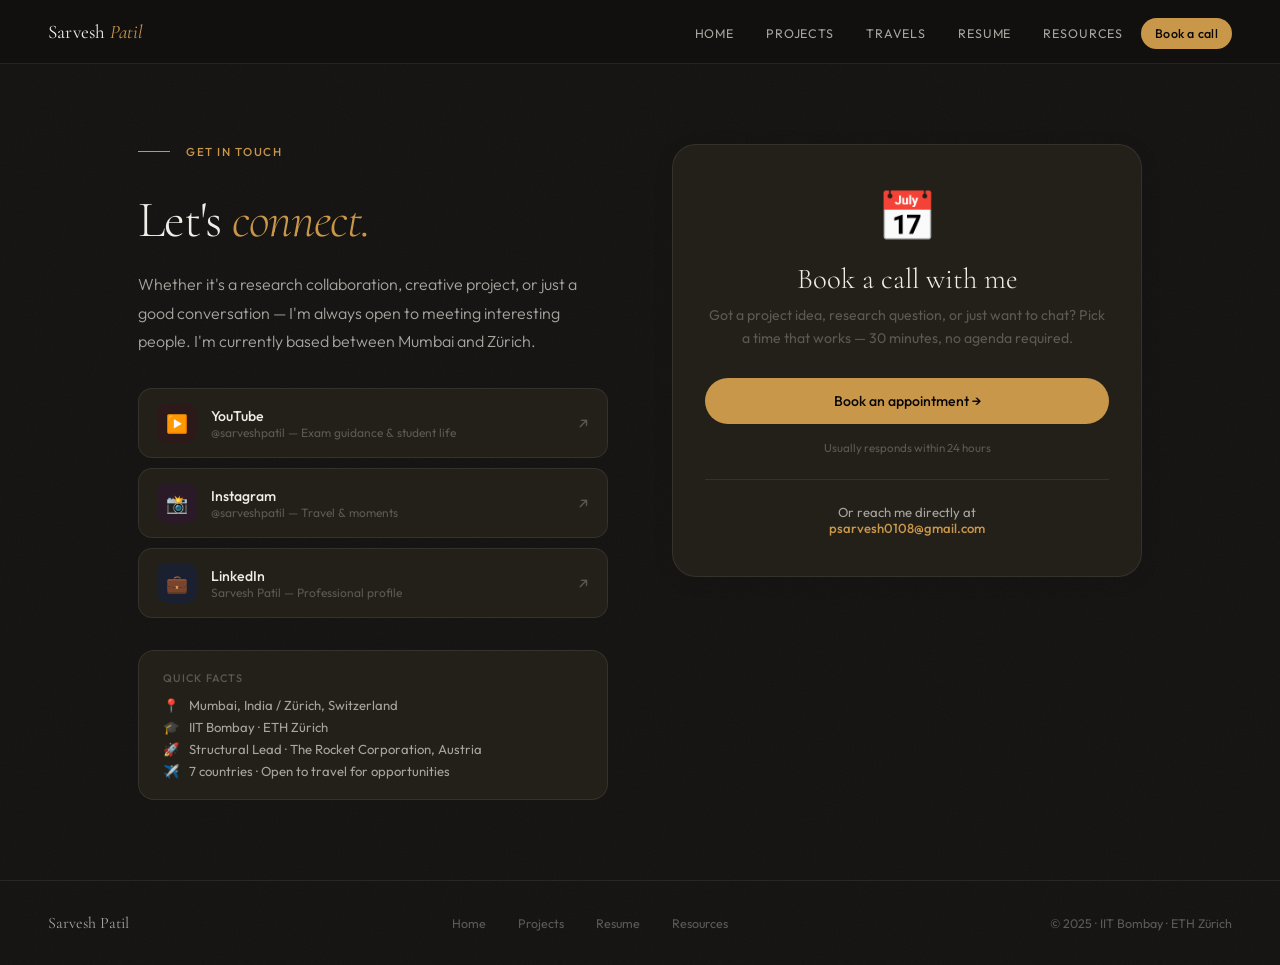
==== commit f39b4855: "Contact update" ====
--- a/contact.html
+++ b/contact.html
@@ -50,10 +50,10 @@
           <div class="appt-icon">📅</div>
           <h3 class="appt-title">Book a call with me</h3>
           <p class="appt-sub">Got a project idea, research question, or just want to chat? Pick a time that works — 30 minutes, no agenda required.</p>
-          <a href="https://calendar.app.google/WV5EpWgBHeiuf5D18" target="_blank" class="btn-book">Book an appointment →</a>
-          <p class="appt-note">Usually responds within 24 hours · Free of charge</p>
+          <a href="https://topmate.io/sarvesh_patil01" target="_blank" class="btn-book">Book an appointment →</a>
+          <p class="appt-note">Usually responds within 24 hours</p>
           <div class="appt-divider"></div>
-          <p class="appt-email">Or reach me directly at<br><a href="mailto:contact.sarveshpatil@hotmail.com">contact.sarveshpatil@hotmail.com</a></p>
+          <p class="appt-email">Or reach me directly at<br><a href="mailto:psarvesh0108@gmail.com">psarvesh0108@gmail.com</a></p>
         </div>
       </div>
     </div>
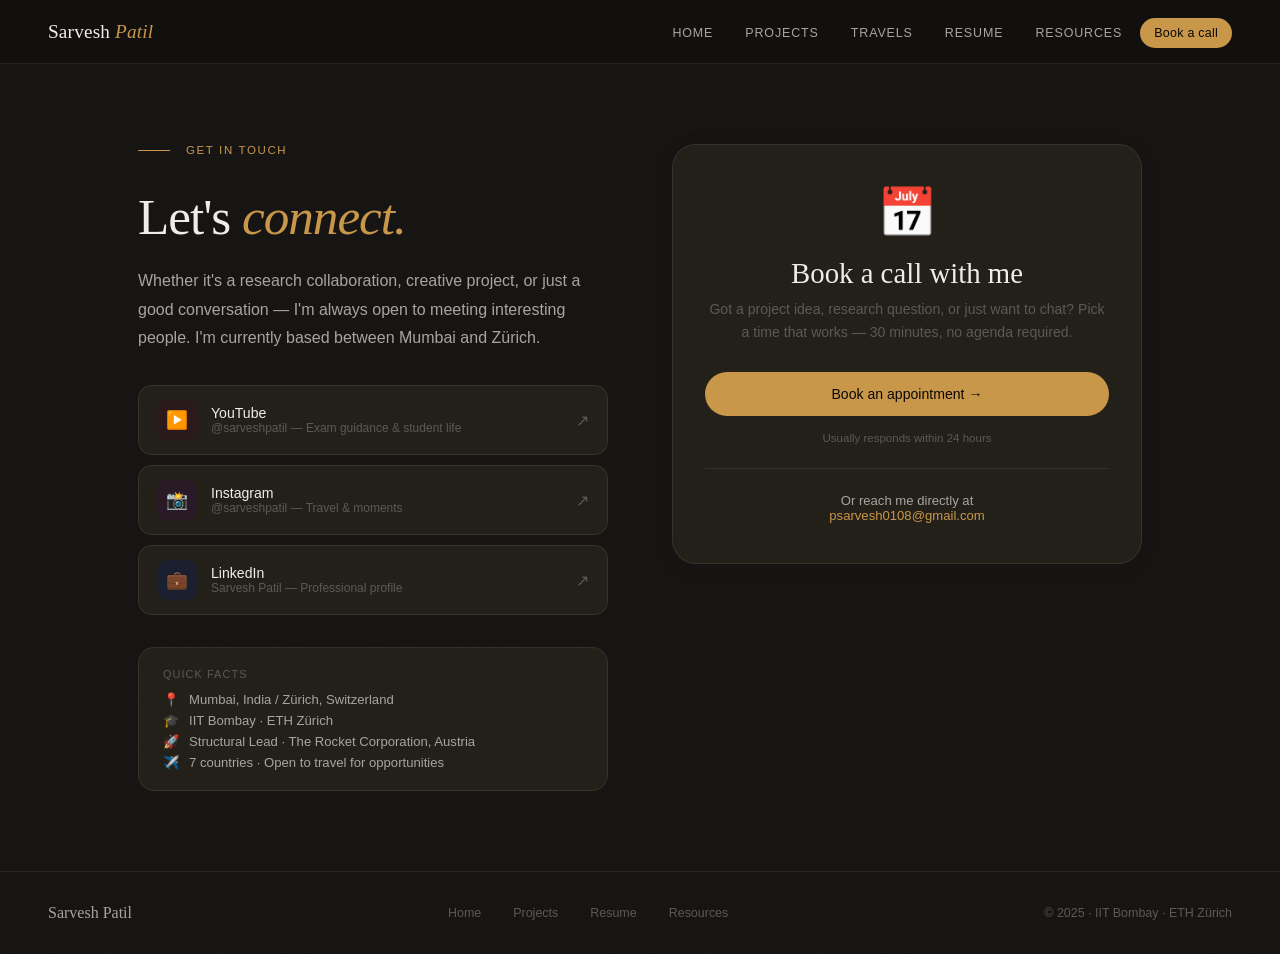
==== commit 9d42082e: "Token maxing Oct 2026 Solved curser issue and" ====
--- a/contact.html
+++ b/contact.html
@@ -13,14 +13,11 @@
 <meta name="viewport" content="width=device-width, initial-scale=1.0">
 <title>Contact — Sarvesh Patil</title>
 <meta name="description" content="Get in touch with Sarvesh Patil — book a call, connect on social media, or send an email.">
-<link rel="preconnect" href="https://fonts.googleapis.com">
-<link href="https://fonts.googleapis.com/css2?family=Cormorant+Garamond:ital,wght@0,300;0,400;0,600;1,300;1,400&family=Outfit:wght@300;400;500;600&display=swap" rel="stylesheet">
 <link rel="stylesheet" href="styles.css">
 </head>
 <body>
 
 <div id="scroll-progress"></div>
-<div id="cursor"></div>
 
 <div class="page-section">
   <div class="contact-page">
